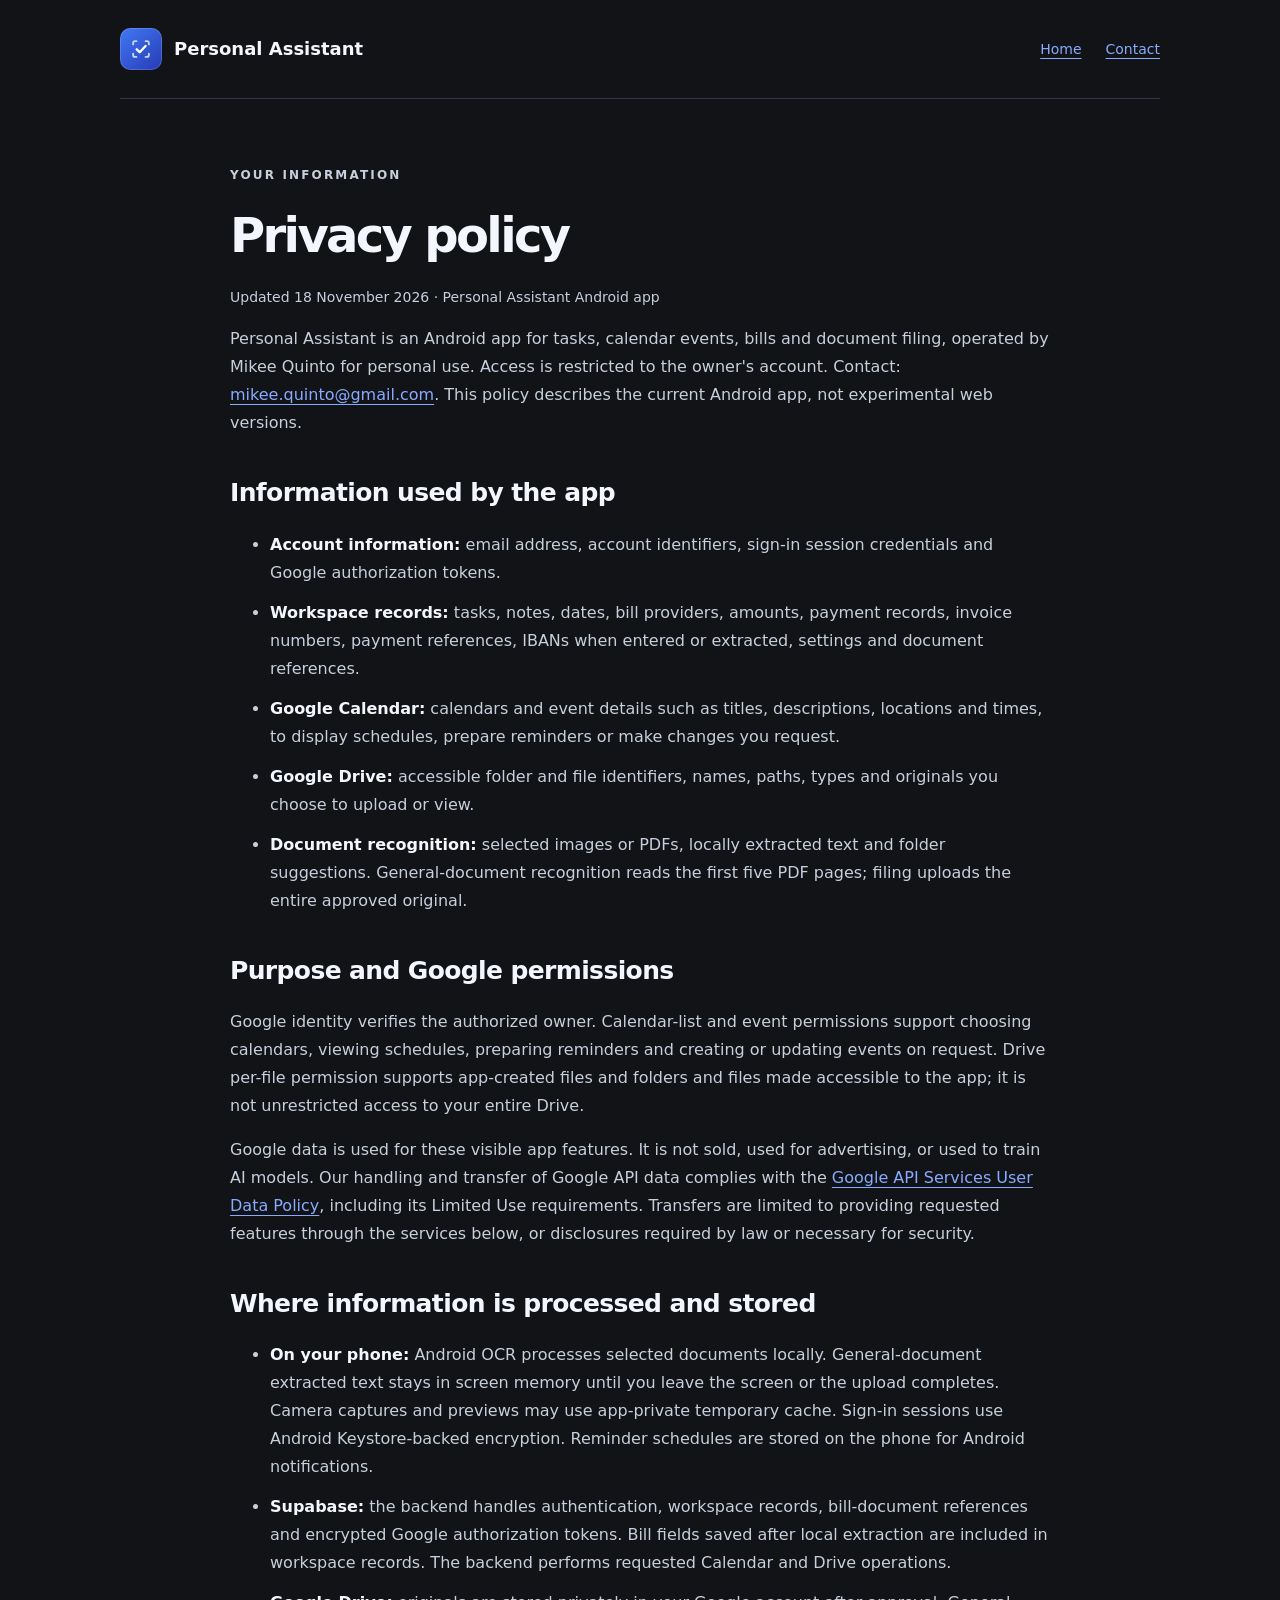
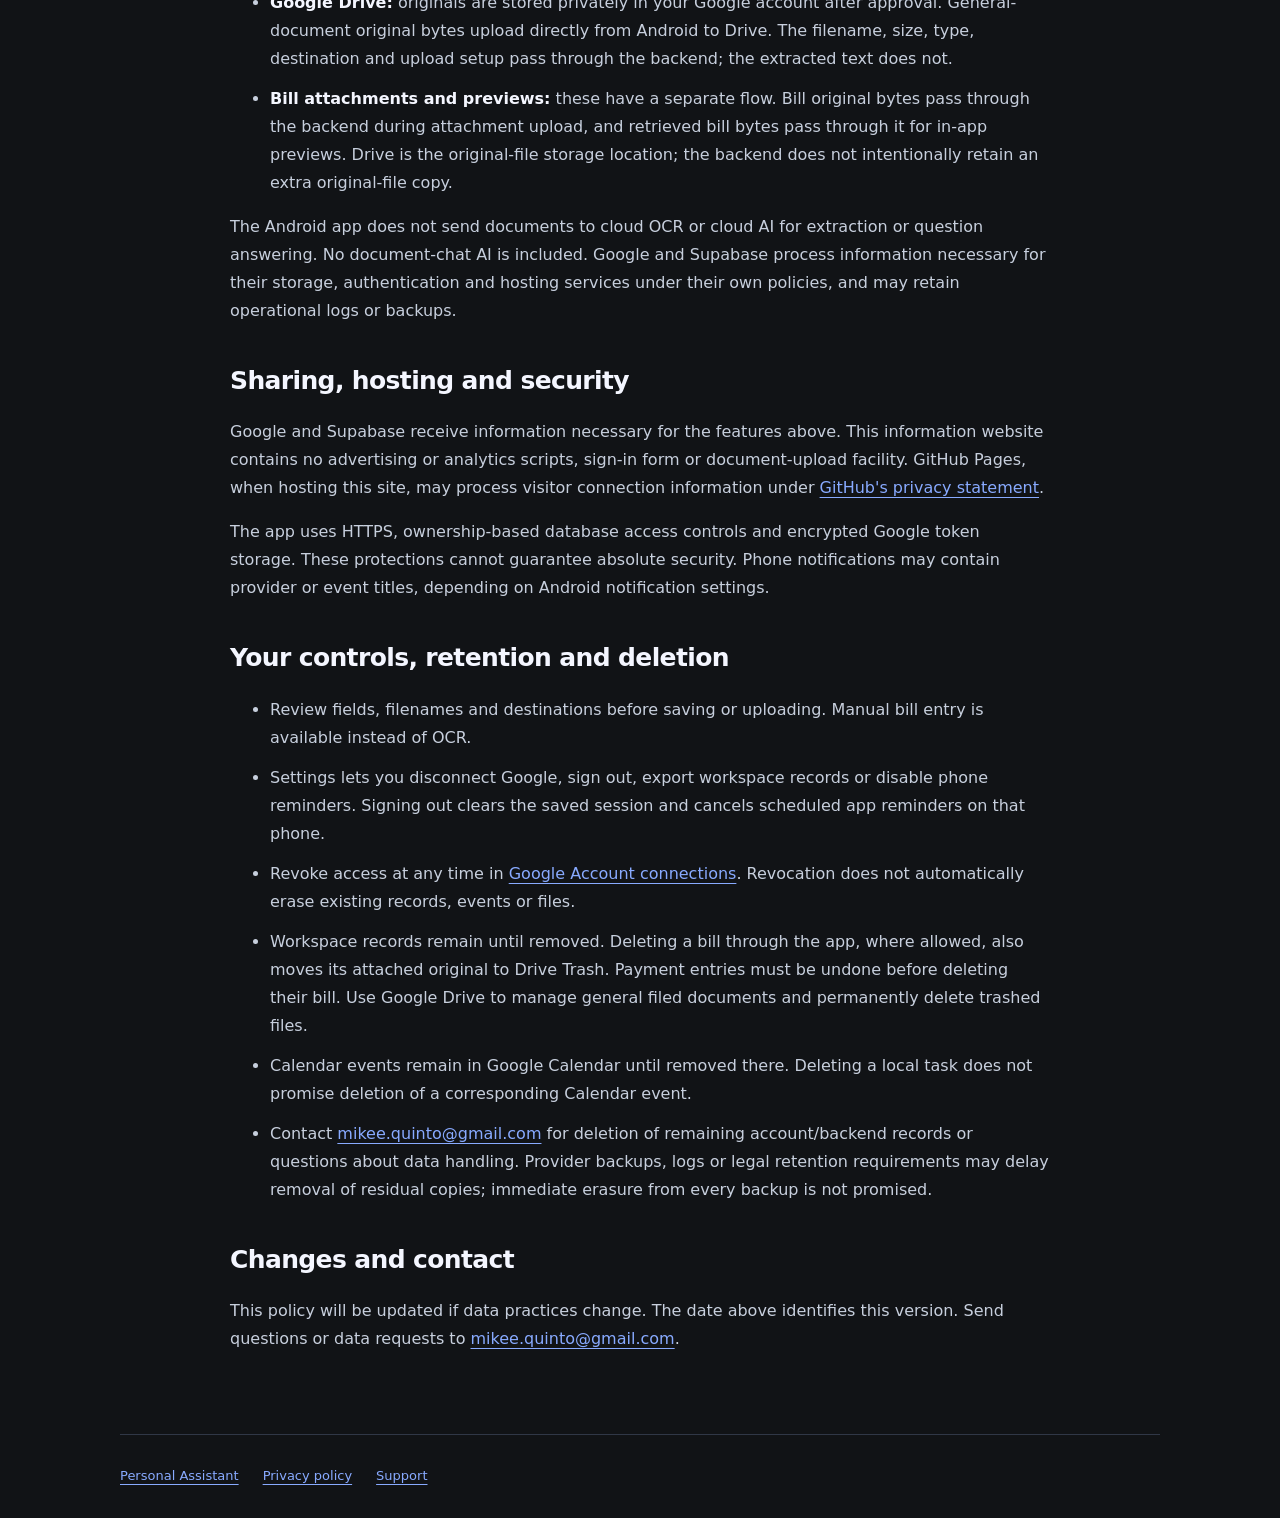
==== privacy.html @ d13058b9 "Publish Personal Assistant homepage and Android privacy policy" ====
<!doctype html>
<html lang="en"><head><meta charset="utf-8"><meta name="viewport" content="width=device-width,initial-scale=1"><meta name="description" content="How the Personal Assistant Android app handles Google access and personal data."><title>Privacy policy — Personal Assistant</title><link rel="icon" href="logo.svg" type="image/svg+xml"><link rel="stylesheet" href="style.css"></head>
<body><header class="wrap"><a class="brand" href="./"><img src="logo.svg" width="42" height="42" alt=""><span>Personal Assistant</span></a><nav aria-label="Main navigation"><a href="./">Home</a><a href="mailto:mikee.quinto@gmail.com">Contact</a></nav></header>
<main class="wrap policy"><p class="eyebrow">YOUR INFORMATION</p><h1>Privacy policy</h1><p class="muted">Updated 18 November 2026 · Personal Assistant Android app</p>
<p>Personal Assistant is an Android app for tasks, calendar events, bills and document filing, operated by Mikee Quinto for personal use. Access is restricted to the owner's account. Contact: <a href="mailto:mikee.quinto@gmail.com">mikee.quinto@gmail.com</a>. This policy describes the current Android app, not experimental web versions.</p>
<h2>Information used by the app</h2><ul>
<li><strong>Account information:</strong> email address, account identifiers, sign-in session credentials and Google authorization tokens.</li>
<li><strong>Workspace records:</strong> tasks, notes, dates, bill providers, amounts, payment records, invoice numbers, payment references, IBANs when entered or extracted, settings and document references.</li>
<li><strong>Google Calendar:</strong> calendars and event details such as titles, descriptions, locations and times, to display schedules, prepare reminders or make changes you request.</li>
<li><strong>Google Drive:</strong> accessible folder and file identifiers, names, paths, types and originals you choose to upload or view.</li>
<li><strong>Document recognition:</strong> selected images or PDFs, locally extracted text and folder suggestions. General-document recognition reads the first five PDF pages; filing uploads the entire approved original.</li></ul>
<h2>Purpose and Google permissions</h2>
<p>Google identity verifies the authorized owner. Calendar-list and event permissions support choosing calendars, viewing schedules, preparing reminders and creating or updating events on request. Drive per-file permission supports app-created files and folders and files made accessible to the app; it is not unrestricted access to your entire Drive.</p>
<p>Google data is used for these visible app features. It is not sold, used for advertising, or used to train AI models. Our handling and transfer of Google API data complies with the <a href="https://developers.google.com/terms/api-services-user-data-policy">Google API Services User Data Policy</a>, including its Limited Use requirements. Transfers are limited to providing requested features through the services below, or disclosures required by law or necessary for security.</p>
<h2>Where information is processed and stored</h2><ul>
<li><strong>On your phone:</strong> Android OCR processes selected documents locally. General-document extracted text stays in screen memory until you leave the screen or the upload completes. Camera captures and previews may use app-private temporary cache. Sign-in sessions use Android Keystore-backed encryption. Reminder schedules are stored on the phone for Android notifications.</li>
<li><strong>Supabase:</strong> the backend handles authentication, workspace records, bill-document references and encrypted Google authorization tokens. Bill fields saved after local extraction are included in workspace records. The backend performs requested Calendar and Drive operations.</li>
<li><strong>Google Drive:</strong> originals are stored privately in your Google account after approval. General-document original bytes upload directly from Android to Drive. The filename, size, type, destination and upload setup pass through the backend; the extracted text does not.</li>
<li><strong>Bill attachments and previews:</strong> these have a separate flow. Bill original bytes pass through the backend during attachment upload, and retrieved bill bytes pass through it for in-app previews. Drive is the original-file storage location; the backend does not intentionally retain an extra original-file copy.</li></ul>
<p>The Android app does not send documents to cloud OCR or cloud AI for extraction or question answering. No document-chat AI is included. Google and Supabase process information necessary for their storage, authentication and hosting services under their own policies, and may retain operational logs or backups.</p>
<h2>Sharing, hosting and security</h2>
<p>Google and Supabase receive information necessary for the features above. This information website contains no advertising or analytics scripts, sign-in form or document-upload facility. GitHub Pages, when hosting this site, may process visitor connection information under <a href="https://docs.github.com/en/site-policy/privacy-policies/github-general-privacy-statement">GitHub's privacy statement</a>.</p>
<p>The app uses HTTPS, ownership-based database access controls and encrypted Google token storage. These protections cannot guarantee absolute security. Phone notifications may contain provider or event titles, depending on Android notification settings.</p>
<h2>Your controls, retention and deletion</h2><ul>
<li>Review fields, filenames and destinations before saving or uploading. Manual bill entry is available instead of OCR.</li>
<li>Settings lets you disconnect Google, sign out, export workspace records or disable phone reminders. Signing out clears the saved session and cancels scheduled app reminders on that phone.</li>
<li>Revoke access at any time in <a href="https://myaccount.google.com/connections">Google Account connections</a>. Revocation does not automatically erase existing records, events or files.</li>
<li>Workspace records remain until removed. Deleting a bill through the app, where allowed, also moves its attached original to Drive Trash. Payment entries must be undone before deleting their bill. Use Google Drive to manage general filed documents and permanently delete trashed files.</li>
<li>Calendar events remain in Google Calendar until removed there. Deleting a local task does not promise deletion of a corresponding Calendar event.</li>
<li>Contact <a href="mailto:mikee.quinto@gmail.com">mikee.quinto@gmail.com</a> for deletion of remaining account/backend records or questions about data handling. Provider backups, logs or legal retention requirements may delay removal of residual copies; immediate erasure from every backup is not promised.</li></ul>
<h2>Changes and contact</h2><p>This policy will be updated if data practices change. The date above identifies this version. Send questions or data requests to <a href="mailto:mikee.quinto@gmail.com">mikee.quinto@gmail.com</a>.</p>
</main><footer class="wrap"><a href="./">Personal Assistant</a><a href="privacy.html" aria-current="page">Privacy policy</a><a href="mailto:mikee.quinto@gmail.com">Support</a></footer></body></html>
---- style.css ----
:root{color-scheme:dark;--bg:#111316;--panel:#1a1e25;--text:#f4f6ff;--muted:#aeb9cb;--blue:#88aaff;--line:#303746}*{box-sizing:border-box}html{scroll-behavior:smooth}body{margin:0;background:var(--bg);color:var(--text);font:16px/1.75 system-ui,-apple-system,"Segoe UI",sans-serif}.wrap{width:min(1040px,calc(100% - 48px));margin-inline:auto}header{display:flex;justify-content:space-between;align-items:center;gap:24px;padding-block:28px;border-bottom:1px solid var(--line)}a{color:var(--blue);text-underline-offset:4px}a:hover{color:#dce6ff}a:focus-visible{outline:2px solid #fff;outline-offset:5px}.brand{display:flex;align-items:center;gap:12px;color:var(--text);text-decoration:none;font-size:18px;font-weight:650}.brand img{flex-shrink:0}nav{display:flex;gap:24px}nav a{font-size:14px}.hero{padding:88px 0 64px;background:radial-gradient(ellipse at 85% 25%,#295be61a,transparent 65%)}.eyebrow{color:#9db7f6;letter-spacing:.18em;font-size:12px;font-weight:650}h1{font-size:clamp(44px,7vw,76px);line-height:1.06;letter-spacing:-.055em;margin:24px 0}h2{line-height:1.3;letter-spacing:-.025em}.intro{font-size:21px;line-height:1.65;color:#bac5d6;max-width:650px}.button{display:inline-flex;gap:24px;align-items:center;background:#507df2;color:#fff;padding:13px 22px;border-radius:12px;margin:16px 0;text-decoration:none;font-weight:600}.muted{color:var(--muted);font-size:14px}.cards{display:grid;grid-template-columns:repeat(3,1fr);gap:18px;margin-bottom:70px}.cards article{background:var(--panel);border:1px solid var(--line);padding:28px;border-radius:18px}.cards h2{font-size:22px}.cards p{color:var(--muted);font-size:15px}.number{color:#94b0fa;font-size:13px;letter-spacing:.1em}.explanation{padding-bottom:60px;max-width:800px}.explanation h2{font-size:32px}dt{font-weight:650;margin-top:24px}dd{margin:6px 0;color:#bac5d6}footer{padding-block:30px;display:flex;flex-wrap:wrap;gap:24px;border-top:1px solid var(--line);color:var(--muted);font-size:13px}.policy{max-width:820px;padding-top:54px;padding-bottom:65px}.policy h1{font-size:48px}.policy h2{margin-top:40px;font-size:25px}.policy li{margin-bottom:12px}.policy p,.policy li{color:#c7cfdd}.policy strong{color:var(--text)}@media(max-width:700px){.wrap{width:calc(100% - 36px)}header{align-items:flex-start;flex-direction:column;gap:18px}.hero{padding-top:44px}.intro{font-size:18px}.intro br{display:none}.cards{grid-template-columns:1fr;gap:12px}.cards article{padding:22px}.policy h1{font-size:40px}.policy ul{padding-left:22px}footer{gap:14px}.explanation h2{font-size:28px}}@media(prefers-reduced-motion:reduce){html{scroll-behavior:auto}}
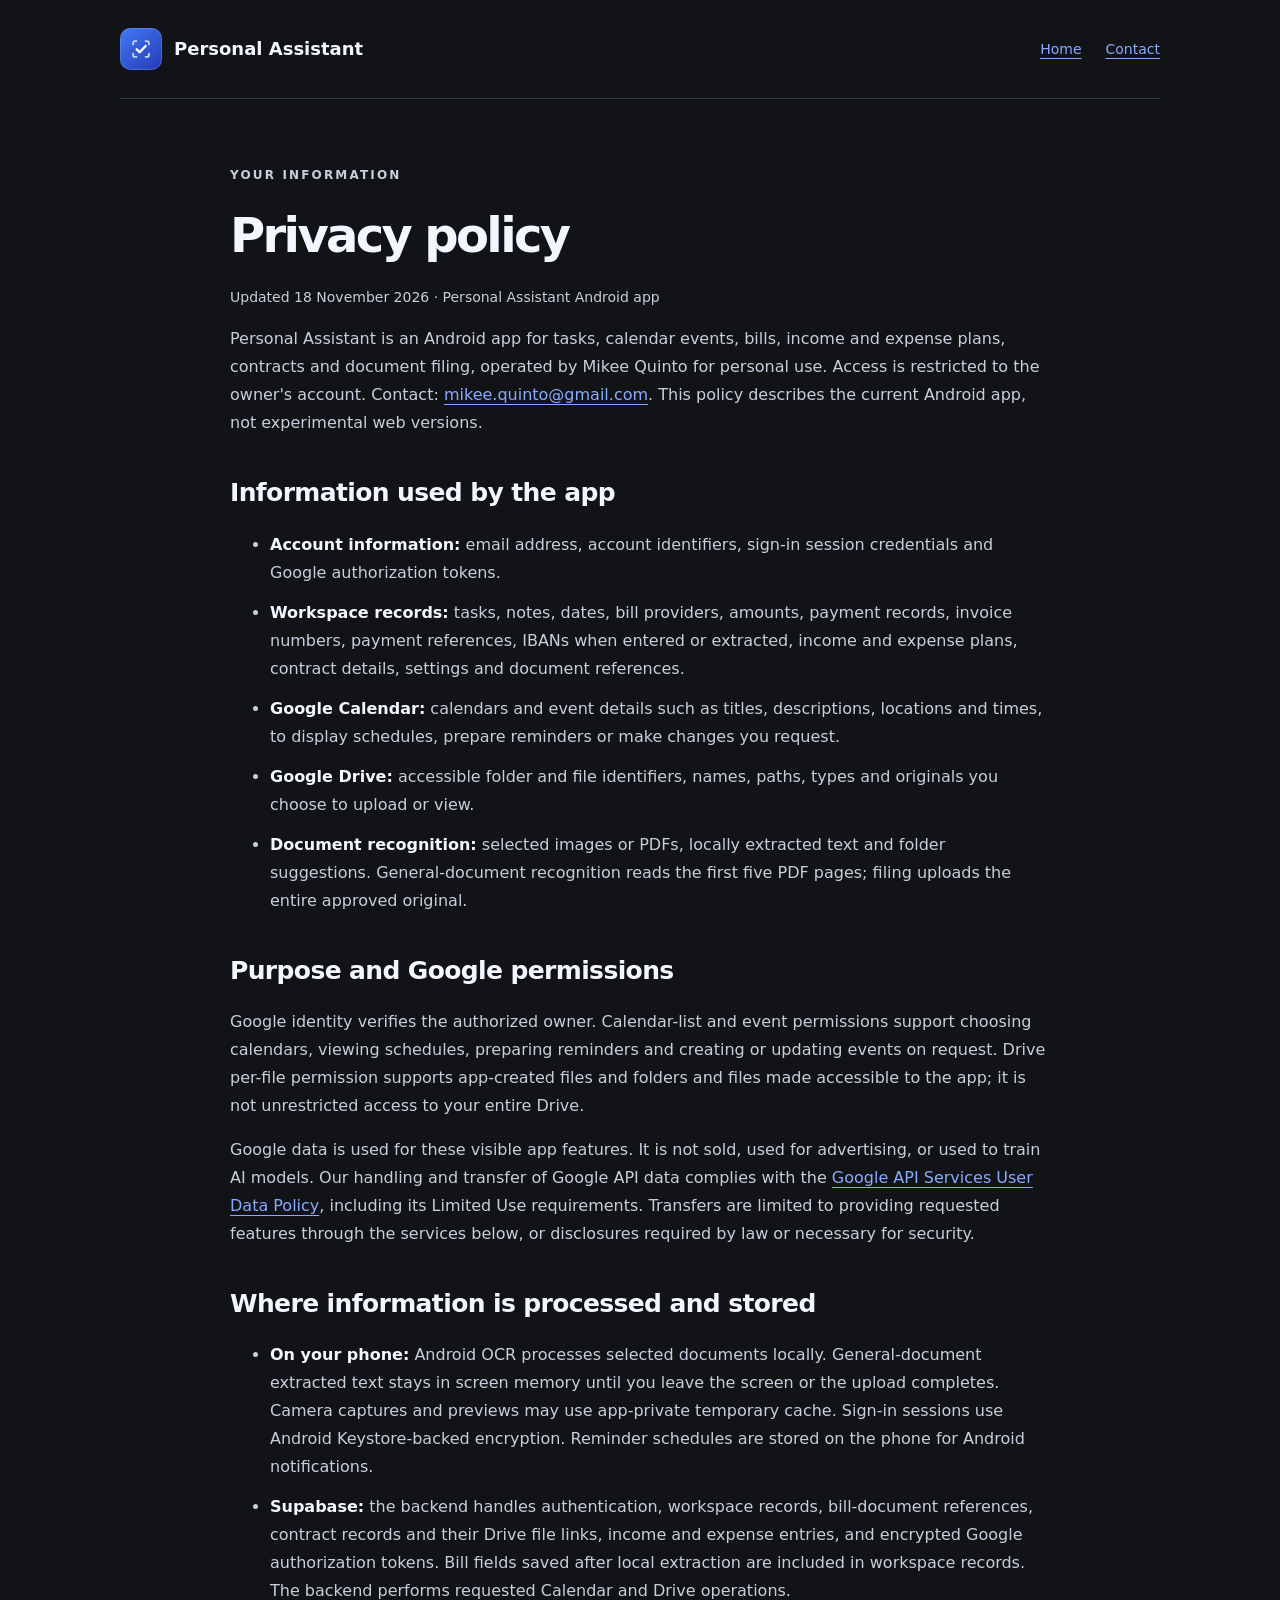
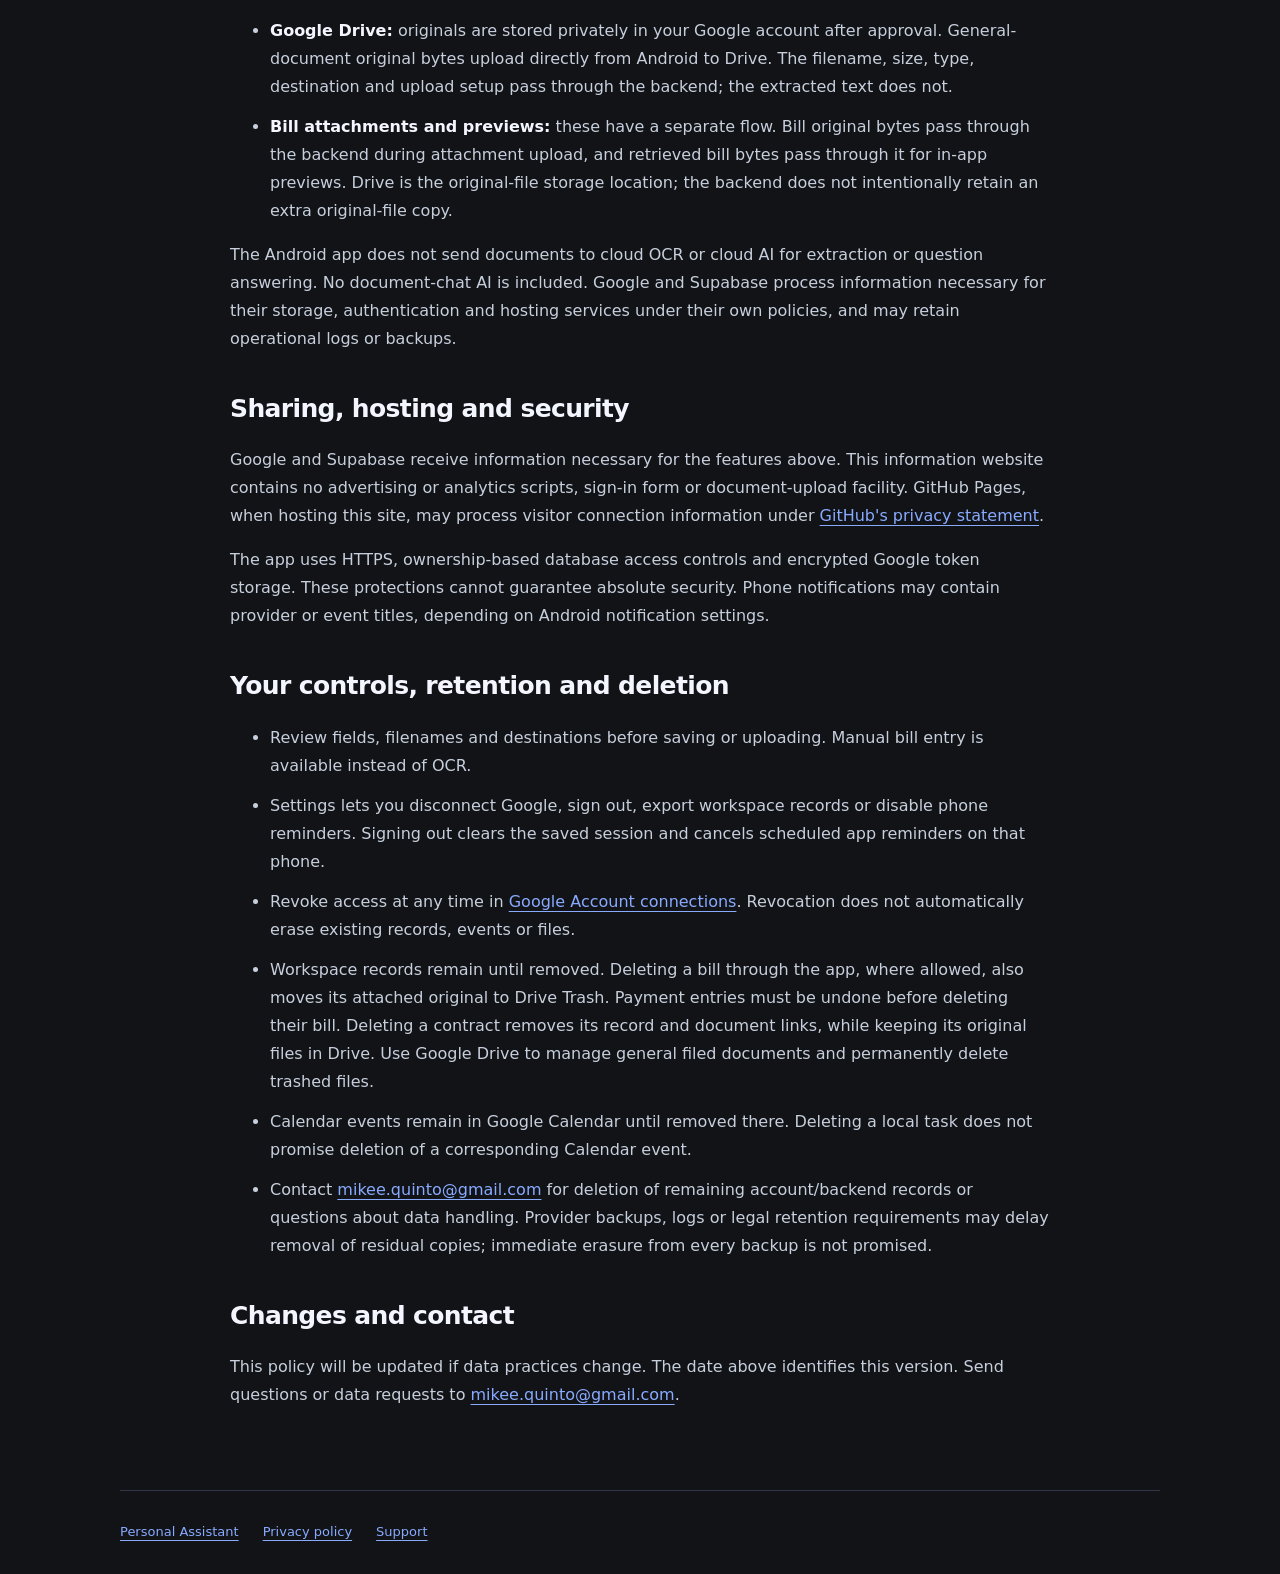
==== commit 34850e05: "Describe income plans, contracts and linked Drive documents" ====
--- a/privacy.html
+++ b/privacy.html
@@ -2,10 +2,10 @@
 <html lang="en"><head><meta charset="utf-8"><meta name="viewport" content="width=device-width,initial-scale=1"><meta name="description" content="How the Personal Assistant Android app handles Google access and personal data."><title>Privacy policy — Personal Assistant</title><link rel="icon" href="logo.svg" type="image/svg+xml"><link rel="stylesheet" href="style.css"></head>
 <body><header class="wrap"><a class="brand" href="./"><img src="logo.svg" width="42" height="42" alt=""><span>Personal Assistant</span></a><nav aria-label="Main navigation"><a href="./">Home</a><a href="mailto:mikee.quinto@gmail.com">Contact</a></nav></header>
 <main class="wrap policy"><p class="eyebrow">YOUR INFORMATION</p><h1>Privacy policy</h1><p class="muted">Updated 18 November 2026 · Personal Assistant Android app</p>
-<p>Personal Assistant is an Android app for tasks, calendar events, bills and document filing, operated by Mikee Quinto for personal use. Access is restricted to the owner's account. Contact: <a href="mailto:mikee.quinto@gmail.com">mikee.quinto@gmail.com</a>. This policy describes the current Android app, not experimental web versions.</p>
+<p>Personal Assistant is an Android app for tasks, calendar events, bills, income and expense plans, contracts and document filing, operated by Mikee Quinto for personal use. Access is restricted to the owner's account. Contact: <a href="mailto:mikee.quinto@gmail.com">mikee.quinto@gmail.com</a>. This policy describes the current Android app, not experimental web versions.</p>
 <h2>Information used by the app</h2><ul>
 <li><strong>Account information:</strong> email address, account identifiers, sign-in session credentials and Google authorization tokens.</li>
-<li><strong>Workspace records:</strong> tasks, notes, dates, bill providers, amounts, payment records, invoice numbers, payment references, IBANs when entered or extracted, settings and document references.</li>
+<li><strong>Workspace records:</strong> tasks, notes, dates, bill providers, amounts, payment records, invoice numbers, payment references, IBANs when entered or extracted, income and expense plans, contract details, settings and document references.</li>
 <li><strong>Google Calendar:</strong> calendars and event details such as titles, descriptions, locations and times, to display schedules, prepare reminders or make changes you request.</li>
 <li><strong>Google Drive:</strong> accessible folder and file identifiers, names, paths, types and originals you choose to upload or view.</li>
 <li><strong>Document recognition:</strong> selected images or PDFs, locally extracted text and folder suggestions. General-document recognition reads the first five PDF pages; filing uploads the entire approved original.</li></ul>
@@ -14,7 +14,7 @@
 <p>Google data is used for these visible app features. It is not sold, used for advertising, or used to train AI models. Our handling and transfer of Google API data complies with the <a href="https://developers.google.com/terms/api-services-user-data-policy">Google API Services User Data Policy</a>, including its Limited Use requirements. Transfers are limited to providing requested features through the services below, or disclosures required by law or necessary for security.</p>
 <h2>Where information is processed and stored</h2><ul>
 <li><strong>On your phone:</strong> Android OCR processes selected documents locally. General-document extracted text stays in screen memory until you leave the screen or the upload completes. Camera captures and previews may use app-private temporary cache. Sign-in sessions use Android Keystore-backed encryption. Reminder schedules are stored on the phone for Android notifications.</li>
-<li><strong>Supabase:</strong> the backend handles authentication, workspace records, bill-document references and encrypted Google authorization tokens. Bill fields saved after local extraction are included in workspace records. The backend performs requested Calendar and Drive operations.</li>
+<li><strong>Supabase:</strong> the backend handles authentication, workspace records, bill-document references, contract records and their Drive file links, income and expense entries, and encrypted Google authorization tokens. Bill fields saved after local extraction are included in workspace records. The backend performs requested Calendar and Drive operations.</li>
 <li><strong>Google Drive:</strong> originals are stored privately in your Google account after approval. General-document original bytes upload directly from Android to Drive. The filename, size, type, destination and upload setup pass through the backend; the extracted text does not.</li>
 <li><strong>Bill attachments and previews:</strong> these have a separate flow. Bill original bytes pass through the backend during attachment upload, and retrieved bill bytes pass through it for in-app previews. Drive is the original-file storage location; the backend does not intentionally retain an extra original-file copy.</li></ul>
 <p>The Android app does not send documents to cloud OCR or cloud AI for extraction or question answering. No document-chat AI is included. Google and Supabase process information necessary for their storage, authentication and hosting services under their own policies, and may retain operational logs or backups.</p>
@@ -25,8 +25,8 @@
 <li>Review fields, filenames and destinations before saving or uploading. Manual bill entry is available instead of OCR.</li>
 <li>Settings lets you disconnect Google, sign out, export workspace records or disable phone reminders. Signing out clears the saved session and cancels scheduled app reminders on that phone.</li>
 <li>Revoke access at any time in <a href="https://myaccount.google.com/connections">Google Account connections</a>. Revocation does not automatically erase existing records, events or files.</li>
-<li>Workspace records remain until removed. Deleting a bill through the app, where allowed, also moves its attached original to Drive Trash. Payment entries must be undone before deleting their bill. Use Google Drive to manage general filed documents and permanently delete trashed files.</li>
+<li>Workspace records remain until removed. Deleting a bill through the app, where allowed, also moves its attached original to Drive Trash. Payment entries must be undone before deleting their bill. Deleting a contract removes its record and document links, while keeping its original files in Drive. Use Google Drive to manage general filed documents and permanently delete trashed files.</li>
 <li>Calendar events remain in Google Calendar until removed there. Deleting a local task does not promise deletion of a corresponding Calendar event.</li>
 <li>Contact <a href="mailto:mikee.quinto@gmail.com">mikee.quinto@gmail.com</a> for deletion of remaining account/backend records or questions about data handling. Provider backups, logs or legal retention requirements may delay removal of residual copies; immediate erasure from every backup is not promised.</li></ul>
 <h2>Changes and contact</h2><p>This policy will be updated if data practices change. The date above identifies this version. Send questions or data requests to <a href="mailto:mikee.quinto@gmail.com">mikee.quinto@gmail.com</a>.</p>
-</main><footer class="wrap"><a href="./">Personal Assistant</a><a href="privacy.html" aria-current="page">Privacy policy</a><a href="mailto:mikee.quinto@gmail.com">Support</a></footer></body></html>
+</main><footer class="wrap"><a href="./">Personal Assistant</a><a href="privacy.html" aria-current="page">Privacy policy</a><a href="mailto:mikee.quinto@gmail.com">Support</a></footer></body></html>
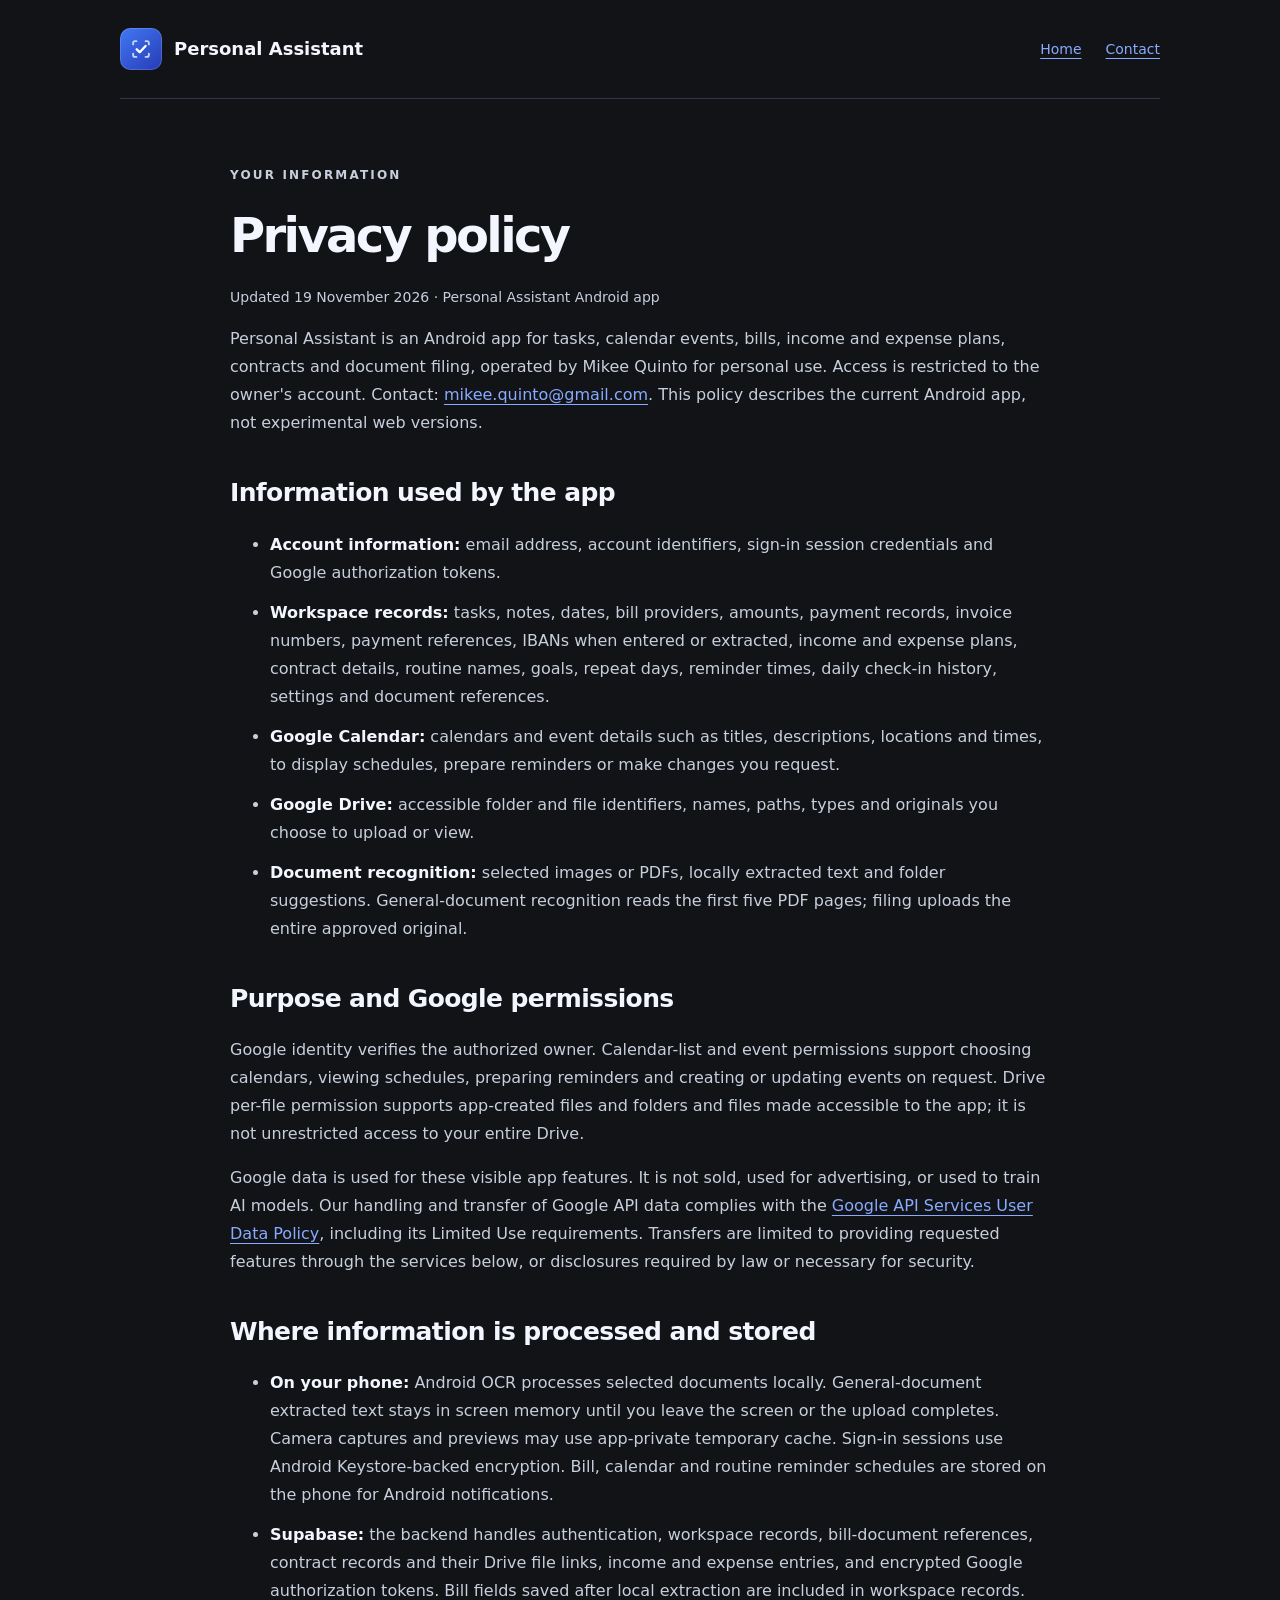
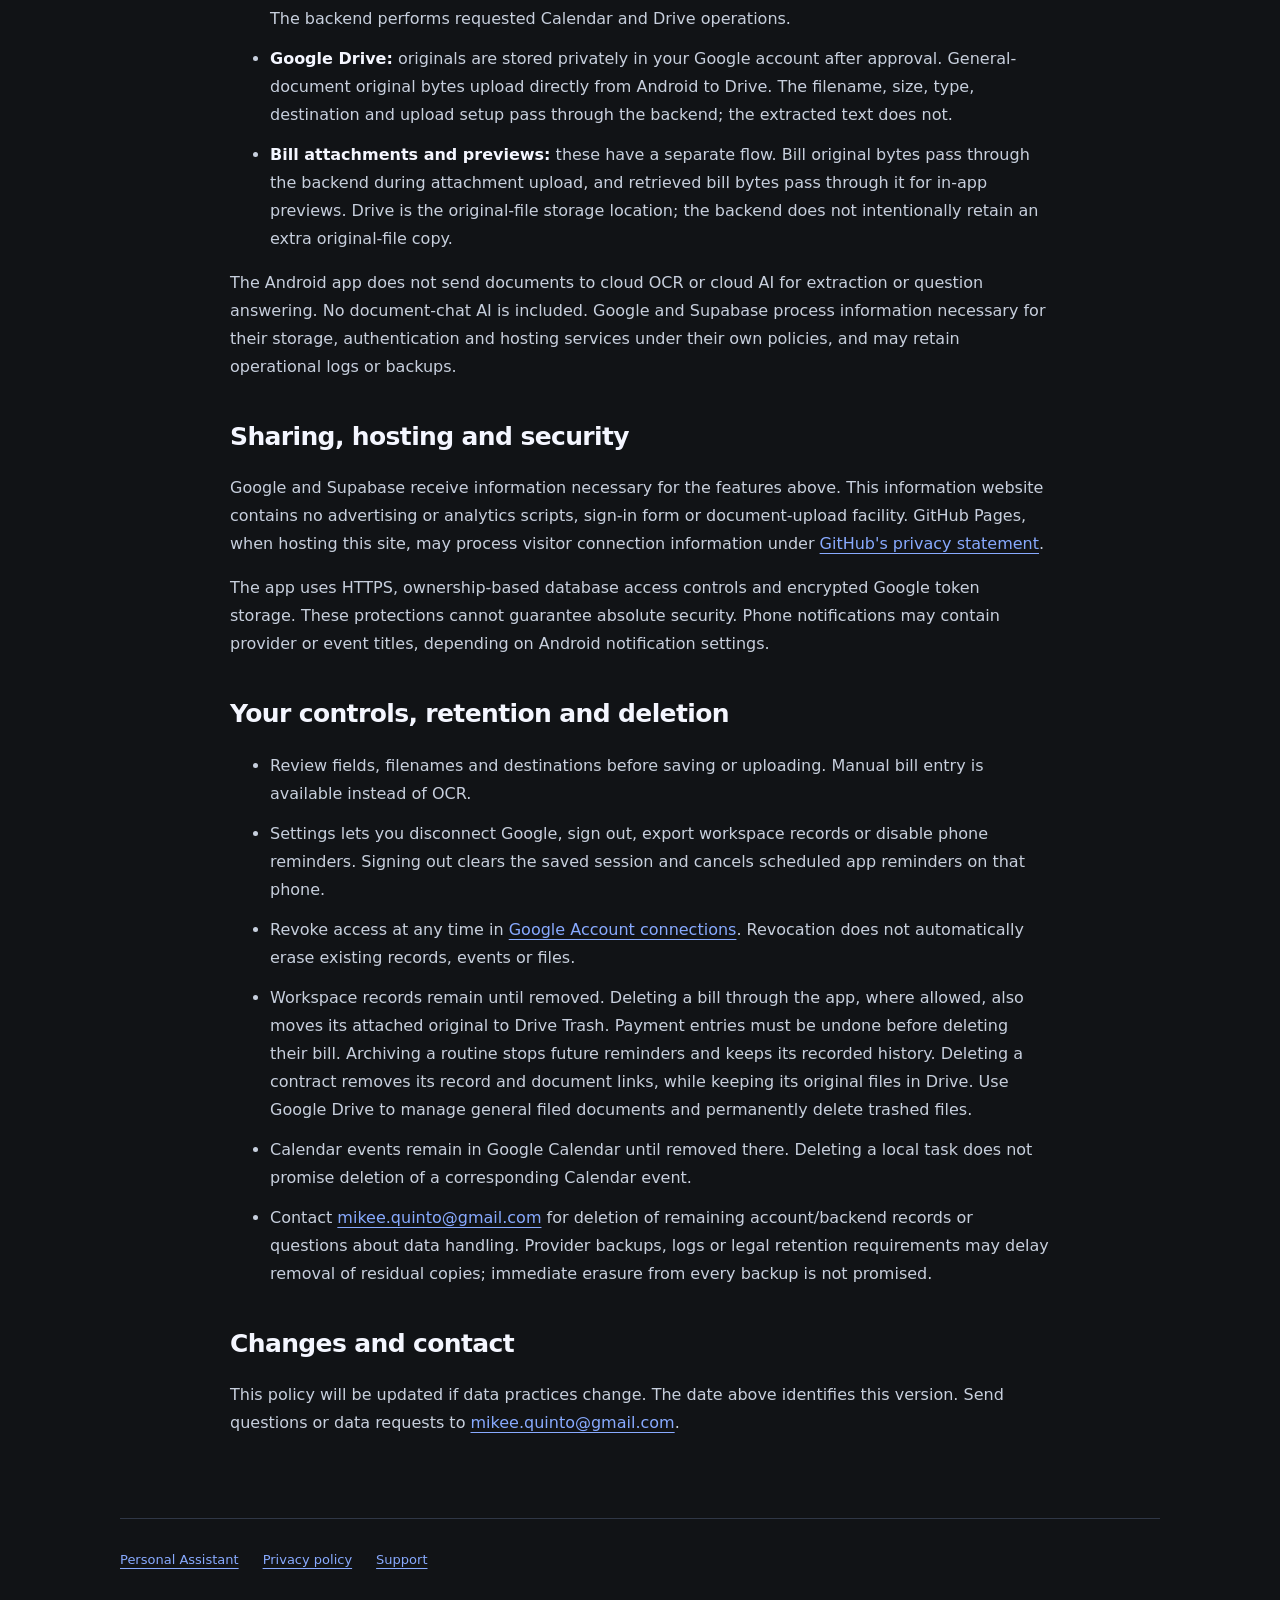
==== commit 1f50433e: "Document private routine goals, daily progress and phone reminders" ====
--- a/privacy.html
+++ b/privacy.html
@@ -1,11 +1,11 @@
 <!doctype html>
 <html lang="en"><head><meta charset="utf-8"><meta name="viewport" content="width=device-width,initial-scale=1"><meta name="description" content="How the Personal Assistant Android app handles Google access and personal data."><title>Privacy policy — Personal Assistant</title><link rel="icon" href="logo.svg" type="image/svg+xml"><link rel="stylesheet" href="style.css"></head>
 <body><header class="wrap"><a class="brand" href="./"><img src="logo.svg" width="42" height="42" alt=""><span>Personal Assistant</span></a><nav aria-label="Main navigation"><a href="./">Home</a><a href="mailto:mikee.quinto@gmail.com">Contact</a></nav></header>
-<main class="wrap policy"><p class="eyebrow">YOUR INFORMATION</p><h1>Privacy policy</h1><p class="muted">Updated 18 November 2026 · Personal Assistant Android app</p>
+<main class="wrap policy"><p class="eyebrow">YOUR INFORMATION</p><h1>Privacy policy</h1><p class="muted">Updated 19 November 2026 · Personal Assistant Android app</p>
 <p>Personal Assistant is an Android app for tasks, calendar events, bills, income and expense plans, contracts and document filing, operated by Mikee Quinto for personal use. Access is restricted to the owner's account. Contact: <a href="mailto:mikee.quinto@gmail.com">mikee.quinto@gmail.com</a>. This policy describes the current Android app, not experimental web versions.</p>
 <h2>Information used by the app</h2><ul>
 <li><strong>Account information:</strong> email address, account identifiers, sign-in session credentials and Google authorization tokens.</li>
-<li><strong>Workspace records:</strong> tasks, notes, dates, bill providers, amounts, payment records, invoice numbers, payment references, IBANs when entered or extracted, income and expense plans, contract details, settings and document references.</li>
+<li><strong>Workspace records:</strong> tasks, notes, dates, bill providers, amounts, payment records, invoice numbers, payment references, IBANs when entered or extracted, income and expense plans, contract details, routine names, goals, repeat days, reminder times, daily check-in history, settings and document references.</li>
 <li><strong>Google Calendar:</strong> calendars and event details such as titles, descriptions, locations and times, to display schedules, prepare reminders or make changes you request.</li>
 <li><strong>Google Drive:</strong> accessible folder and file identifiers, names, paths, types and originals you choose to upload or view.</li>
 <li><strong>Document recognition:</strong> selected images or PDFs, locally extracted text and folder suggestions. General-document recognition reads the first five PDF pages; filing uploads the entire approved original.</li></ul>
@@ -13,7 +13,7 @@
 <p>Google identity verifies the authorized owner. Calendar-list and event permissions support choosing calendars, viewing schedules, preparing reminders and creating or updating events on request. Drive per-file permission supports app-created files and folders and files made accessible to the app; it is not unrestricted access to your entire Drive.</p>
 <p>Google data is used for these visible app features. It is not sold, used for advertising, or used to train AI models. Our handling and transfer of Google API data complies with the <a href="https://developers.google.com/terms/api-services-user-data-policy">Google API Services User Data Policy</a>, including its Limited Use requirements. Transfers are limited to providing requested features through the services below, or disclosures required by law or necessary for security.</p>
 <h2>Where information is processed and stored</h2><ul>
-<li><strong>On your phone:</strong> Android OCR processes selected documents locally. General-document extracted text stays in screen memory until you leave the screen or the upload completes. Camera captures and previews may use app-private temporary cache. Sign-in sessions use Android Keystore-backed encryption. Reminder schedules are stored on the phone for Android notifications.</li>
+<li><strong>On your phone:</strong> Android OCR processes selected documents locally. General-document extracted text stays in screen memory until you leave the screen or the upload completes. Camera captures and previews may use app-private temporary cache. Sign-in sessions use Android Keystore-backed encryption. Bill, calendar and routine reminder schedules are stored on the phone for Android notifications.</li>
 <li><strong>Supabase:</strong> the backend handles authentication, workspace records, bill-document references, contract records and their Drive file links, income and expense entries, and encrypted Google authorization tokens. Bill fields saved after local extraction are included in workspace records. The backend performs requested Calendar and Drive operations.</li>
 <li><strong>Google Drive:</strong> originals are stored privately in your Google account after approval. General-document original bytes upload directly from Android to Drive. The filename, size, type, destination and upload setup pass through the backend; the extracted text does not.</li>
 <li><strong>Bill attachments and previews:</strong> these have a separate flow. Bill original bytes pass through the backend during attachment upload, and retrieved bill bytes pass through it for in-app previews. Drive is the original-file storage location; the backend does not intentionally retain an extra original-file copy.</li></ul>
@@ -25,7 +25,7 @@
 <li>Review fields, filenames and destinations before saving or uploading. Manual bill entry is available instead of OCR.</li>
 <li>Settings lets you disconnect Google, sign out, export workspace records or disable phone reminders. Signing out clears the saved session and cancels scheduled app reminders on that phone.</li>
 <li>Revoke access at any time in <a href="https://myaccount.google.com/connections">Google Account connections</a>. Revocation does not automatically erase existing records, events or files.</li>
-<li>Workspace records remain until removed. Deleting a bill through the app, where allowed, also moves its attached original to Drive Trash. Payment entries must be undone before deleting their bill. Deleting a contract removes its record and document links, while keeping its original files in Drive. Use Google Drive to manage general filed documents and permanently delete trashed files.</li>
+<li>Workspace records remain until removed. Deleting a bill through the app, where allowed, also moves its attached original to Drive Trash. Payment entries must be undone before deleting their bill. Archiving a routine stops future reminders and keeps its recorded history. Deleting a contract removes its record and document links, while keeping its original files in Drive. Use Google Drive to manage general filed documents and permanently delete trashed files.</li>
 <li>Calendar events remain in Google Calendar until removed there. Deleting a local task does not promise deletion of a corresponding Calendar event.</li>
 <li>Contact <a href="mailto:mikee.quinto@gmail.com">mikee.quinto@gmail.com</a> for deletion of remaining account/backend records or questions about data handling. Provider backups, logs or legal retention requirements may delay removal of residual copies; immediate erasure from every backup is not promised.</li></ul>
 <h2>Changes and contact</h2><p>This policy will be updated if data practices change. The date above identifies this version. Send questions or data requests to <a href="mailto:mikee.quinto@gmail.com">mikee.quinto@gmail.com</a>.</p>
